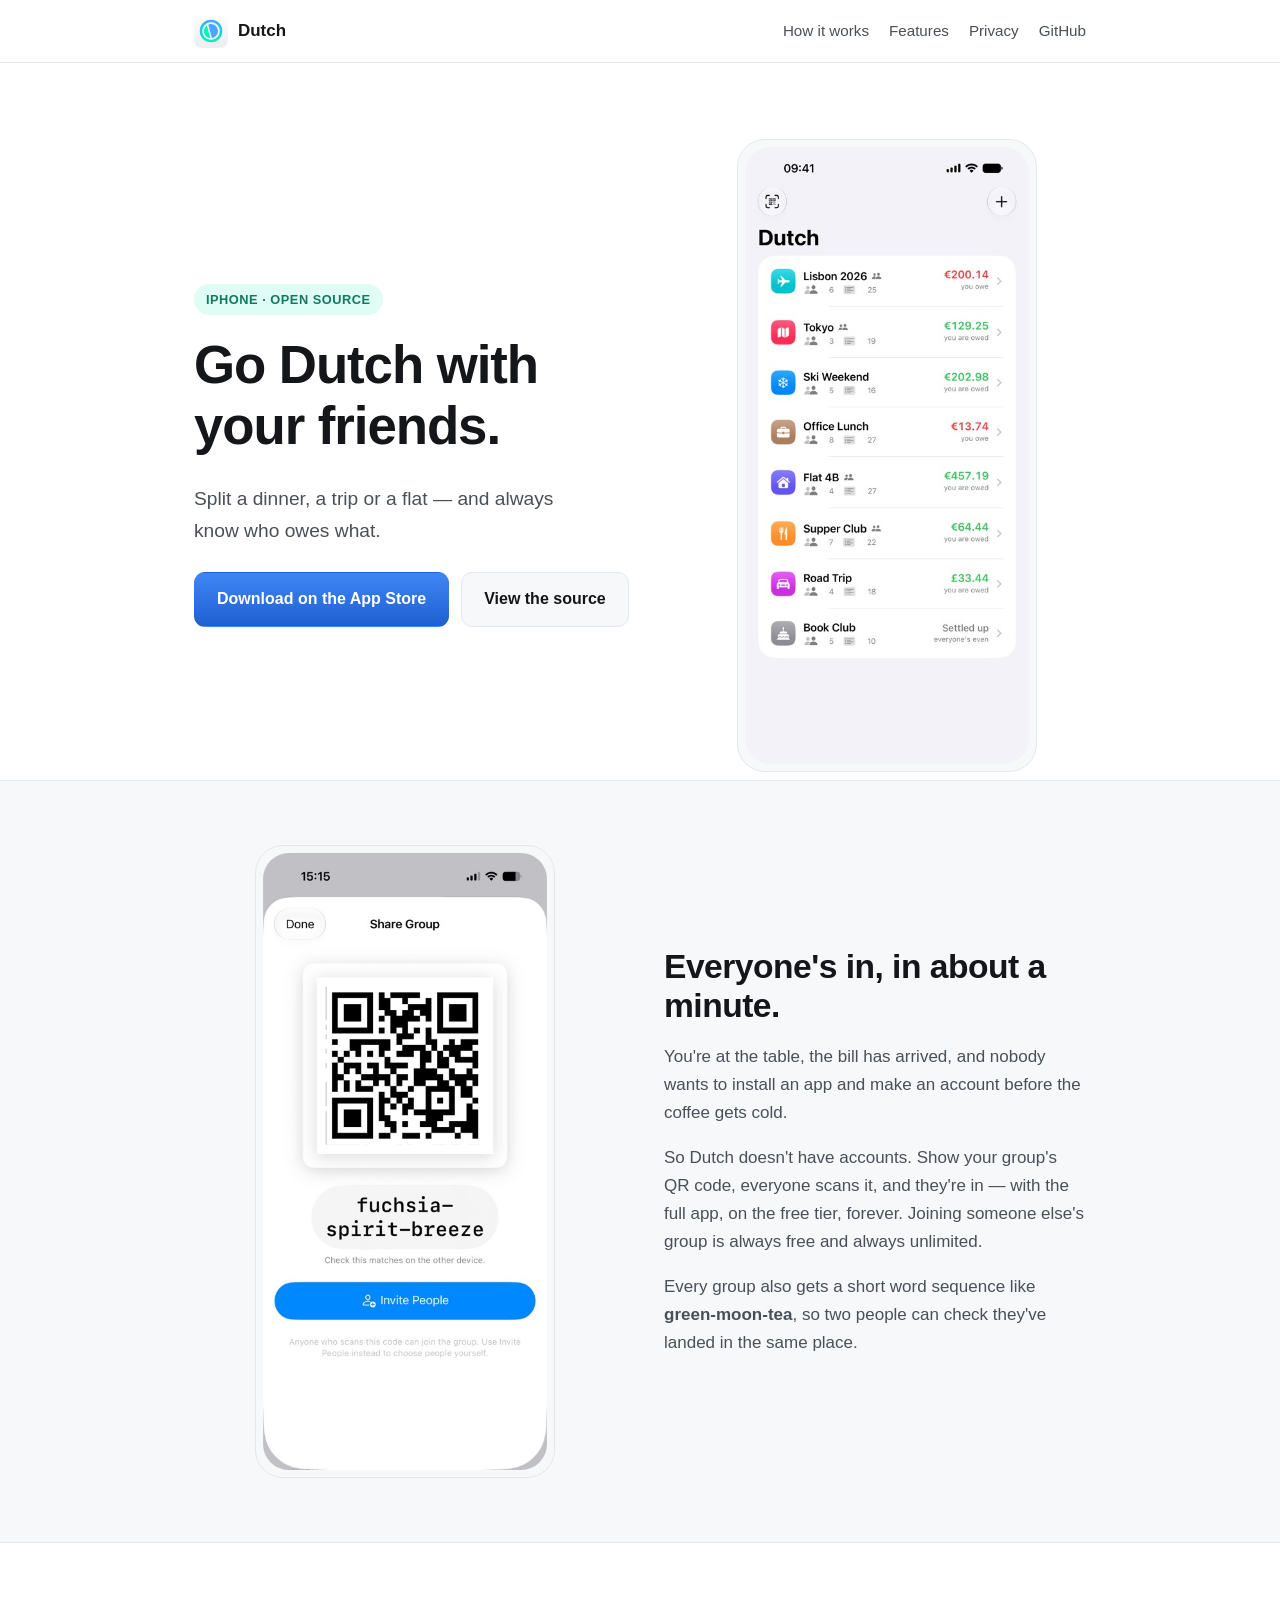
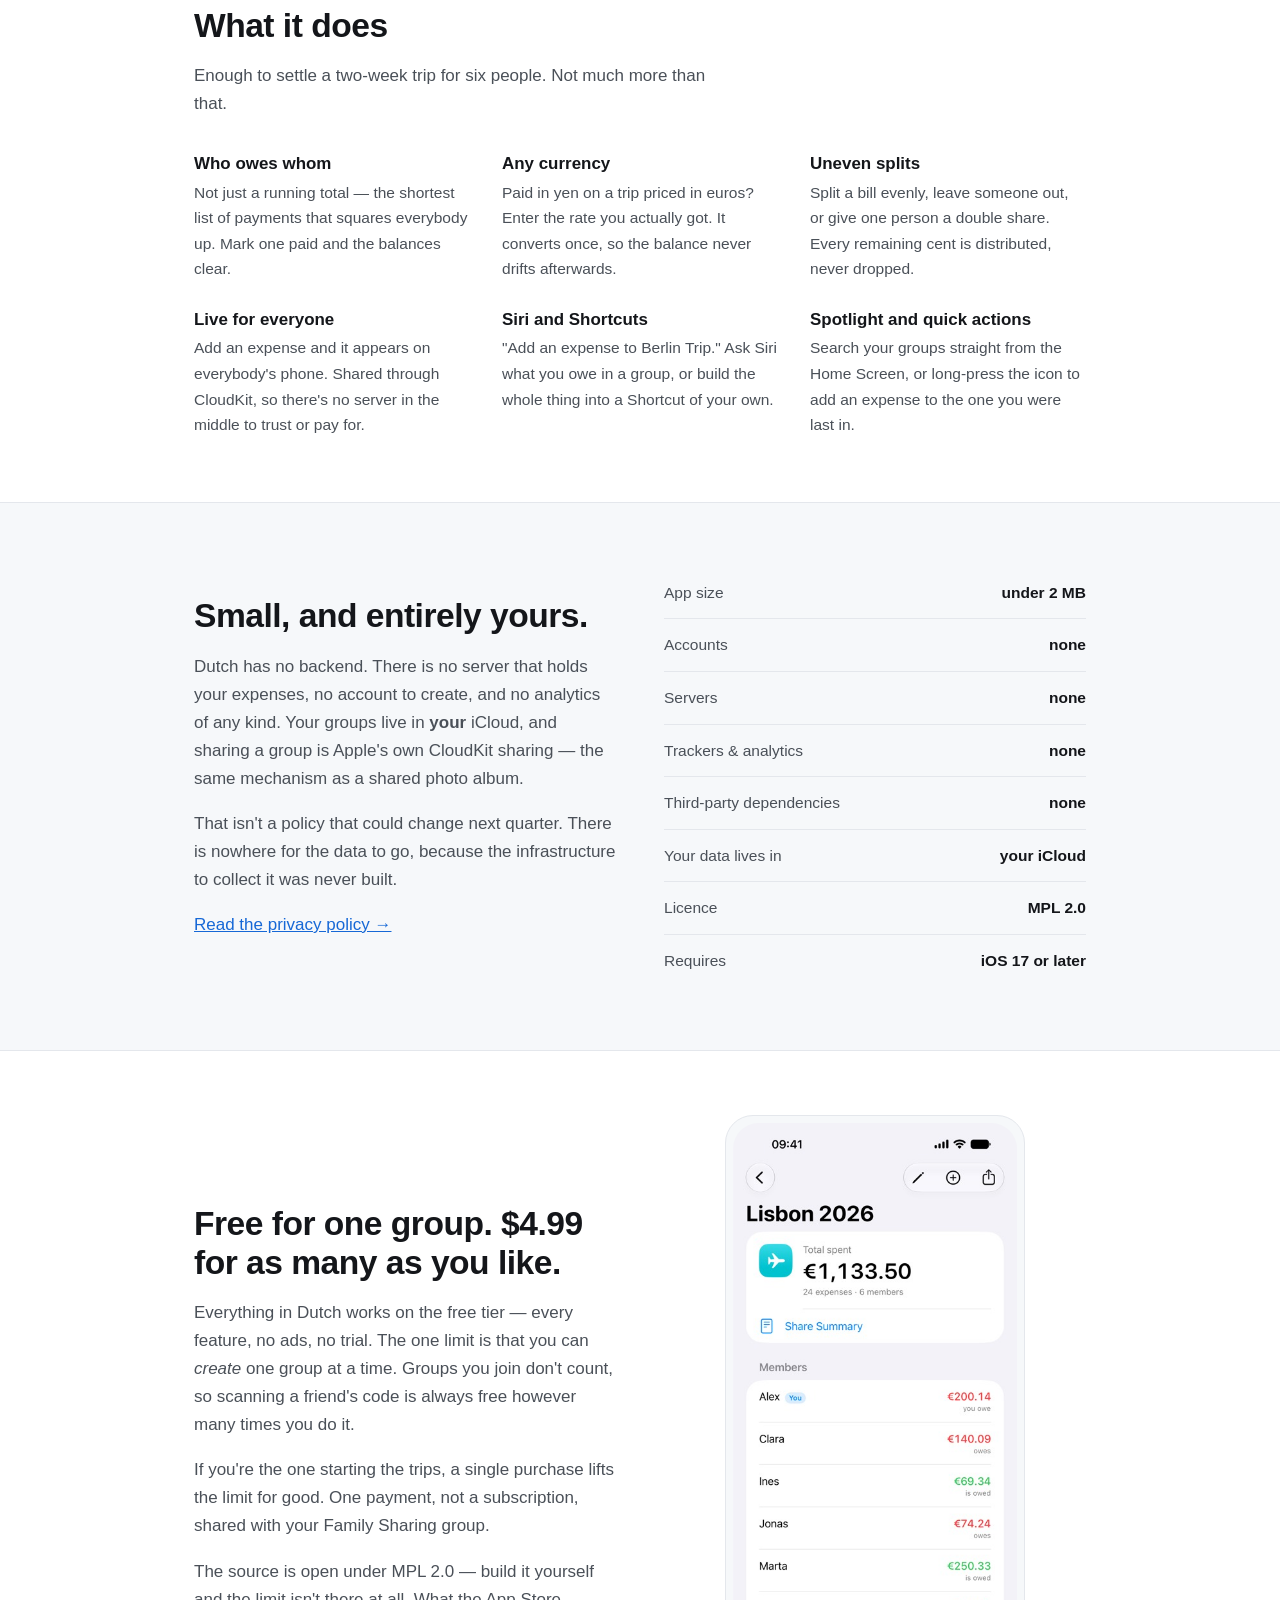
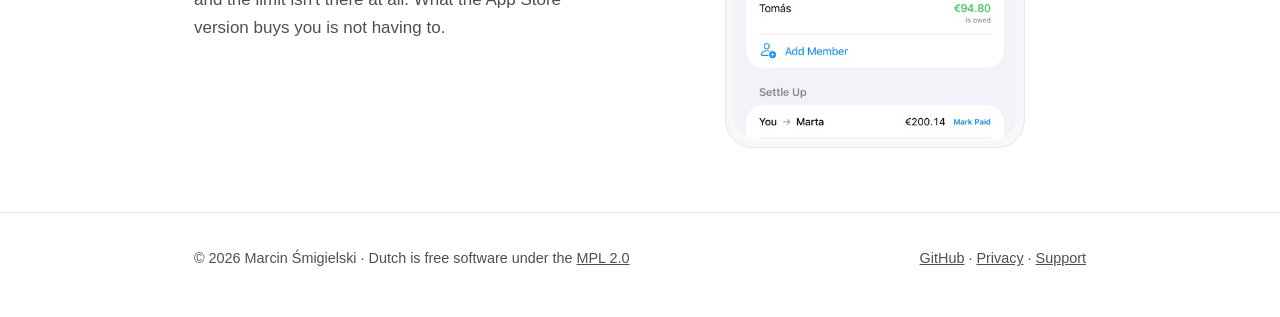
==== website/index.html @ 801a76c9 "Add the marketing site and privacy policy Static HTML and CSS for dutch.smigi.net, deployed from thi" ====
<!DOCTYPE html>
<html lang="en">
<!--
  This Source Code Form is subject to the terms of the Mozilla Public License,
  v. 2.0. If a copy of the MPL was not distributed with this file, You can
  obtain one at https://mozilla.org/MPL/2.0/.
-->
<head>
  <meta charset="utf-8">
  <meta name="viewport" content="width=device-width, initial-scale=1">
  <title>Dutch — Split bills with friends, without an account</title>
  <meta name="description" content="A small, fast iPhone app for splitting shared expenses. Scan a QR code to join a group. No accounts, no servers — everything syncs through your own iCloud. Open source, MPL 2.0.">
  <meta property="og:title" content="Dutch — Go Dutch with your friends">
  <meta property="og:description" content="Split a dinner, a trip or a flat and always know who owes what. No account, no servers, under 2 MB.">
  <meta property="og:image" content="https://dutch.smigi.net/assets/icon.png">
  <meta property="og:url" content="https://dutch.smigi.net">
  <meta name="theme-color" content="#629dff">
  <link rel="icon" href="assets/icon.png" type="image/png">
  <link rel="stylesheet" href="style.css">
</head>
<body>

<header>
  <div class="wrap">
    <a class="logo" href="/">
      <img src="assets/icon.png" alt="" width="34" height="34">
      Dutch
    </a>
    <nav>
      <a href="#how">How it works</a>
      <a href="#features">Features</a>
      <a href="/privacy/">Privacy</a>
      <a href="https://github.com/lakafior/Dutch">GitHub</a>
    </nav>
  </div>
</header>

<section class="hero">
  <div class="wrap">
    <div>
      <span class="tag">iPhone · Open source</span>
      <h1>Go Dutch with your friends.</h1>
      <p class="lede">Split a dinner, a trip or a flat — and always know who owes what.</p>
      <div class="cta">
        <a class="btn btn-primary" href="https://apps.apple.com/app/id6795190862">Download on the App&nbsp;Store</a>
        <a class="btn btn-secondary" href="https://github.com/lakafior/Dutch">View the source</a>
      </div>
    </div>
    <div class="shot-frame">
      <img class="shot" src="assets/shot-list.jpg" width="960" height="2086"
           alt="The Dutch group list, showing eight groups with the balance owed or owed to you in each.">
    </div>
  </div>
</section>

<section id="how" class="alt">
  <div class="wrap">
    <div class="split">
      <div class="shot-frame">
        <img class="shot" src="assets/shot-share.jpg" width="960" height="2086"
             alt="The share screen, showing a QR code and the group's word sequence.">
      </div>
      <div>
        <h2>Everyone's in, in about a minute.</h2>
        <p>
          You're at the table, the bill has arrived, and nobody wants to install
          an app and make an account before the coffee gets cold.
        </p>
        <p>
          So Dutch doesn't have accounts. Show your group's QR code, everyone
          scans it, and they're in — with the full app, on the free tier,
          forever. Joining someone else's group is always free and always
          unlimited.
        </p>
        <p>
          Every group also gets a short word sequence like
          <b>green-moon-tea</b>, so two people can check they've landed in the
          same place.
        </p>
      </div>
    </div>
  </div>
</section>

<section id="features">
  <div class="wrap">
    <div class="section-head">
      <h2>What it does</h2>
      <p>Enough to settle a two-week trip for six people. Not much more than that.</p>
    </div>
    <div class="grid">
      <div class="feature">
        <h3>Who owes whom</h3>
        <p>Not just a running total — the shortest list of payments that squares
           everybody up. Mark one paid and the balances clear.</p>
      </div>
      <div class="feature">
        <h3>Any currency</h3>
        <p>Paid in yen on a trip priced in euros? Enter the rate you actually
           got. It converts once, so the balance never drifts afterwards.</p>
      </div>
      <div class="feature">
        <h3>Uneven splits</h3>
        <p>Split a bill evenly, leave someone out, or give one person a double
           share. Every remaining cent is distributed, never dropped.</p>
      </div>
      <div class="feature">
        <h3>Live for everyone</h3>
        <p>Add an expense and it appears on everybody's phone. Shared through
           CloudKit, so there's no server in the middle to trust or pay for.</p>
      </div>
      <div class="feature">
        <h3>Siri and Shortcuts</h3>
        <p>"Add an expense to Berlin Trip." Ask Siri what you owe in a group, or
           build the whole thing into a Shortcut of your own.</p>
      </div>
      <div class="feature">
        <h3>Spotlight and quick actions</h3>
        <p>Search your groups straight from the Home Screen, or long-press the
           icon to add an expense to the one you were last in.</p>
      </div>
    </div>
  </div>
</section>

<section class="alt">
  <div class="wrap">
    <div class="split">
      <div>
        <h2>Small, and entirely yours.</h2>
        <p>
          Dutch has no backend. There is no server that holds your expenses, no
          account to create, and no analytics of any kind. Your groups live in
          <b>your</b> iCloud, and sharing a group is Apple's own CloudKit
          sharing — the same mechanism as a shared photo album.
        </p>
        <p>
          That isn't a policy that could change next quarter. There is nowhere
          for the data to go, because the infrastructure to collect it was never
          built.
        </p>
        <p><a href="/privacy/">Read the privacy policy →</a></p>
      </div>
      <ul class="facts">
        <li><span>App size</span> <b>under 2 MB</b></li>
        <li><span>Accounts</span> <b>none</b></li>
        <li><span>Servers</span> <b>none</b></li>
        <li><span>Trackers &amp; analytics</span> <b>none</b></li>
        <li><span>Third-party dependencies</span> <b>none</b></li>
        <li><span>Your data lives in</span> <b>your iCloud</b></li>
        <li><span>Licence</span> <b>MPL 2.0</b></li>
        <li><span>Requires</span> <b>iOS 17 or later</b></li>
      </ul>
    </div>
  </div>
</section>

<section>
  <div class="wrap">
    <div class="split">
      <div>
        <h2>Free for one group. $4.99 for as many as you like.</h2>
        <p>
          Everything in Dutch works on the free tier — every feature, no ads, no
          trial. The one limit is that you can <em>create</em> one group at a
          time. Groups you join don't count, so scanning a friend's code is
          always free however many times you do it.
        </p>
        <p>
          If you're the one starting the trips, a single purchase lifts the
          limit for good. One payment, not a subscription, shared with your
          Family Sharing group.
        </p>
        <p>
          The source is open under MPL 2.0 — build it yourself and the limit
          isn't there at all. What the App Store version buys you is not having
          to.
        </p>
      </div>
      <div class="shot-frame">
        <img class="shot" src="assets/shot-detail.jpg" width="960" height="2086"
             alt="A group's detail screen, showing total spent, each member's balance, and the settle-up list.">
      </div>
    </div>
  </div>
</section>

<footer>
  <div class="wrap">
    <span>© 2026 Marcin Śmigielski · Dutch is free software under the
      <a href="https://github.com/lakafior/Dutch/blob/main/LICENSE">MPL 2.0</a></span>
    <span>
      <a href="https://github.com/lakafior/Dutch">GitHub</a> ·
      <a href="/privacy/">Privacy</a> ·
      <a href="https://github.com/lakafior/Dutch/issues">Support</a>
    </span>
  </div>
</footer>

</body>
</html>
---- website/style.css ----
/* This Source Code Form is subject to the terms of the Mozilla Public License,
   v. 2.0. If a copy of the MPL was not distributed with this file, You can
   obtain one at https://mozilla.org/MPL/2.0/. */

/* No framework, no build step, no JavaScript. The app is 1.3 MB; a 40 KB
   marketing bundle to describe it would be an odd thing to ship. */

:root {
  --blue: #629dff;   /* the app icon's blue */
  --mint: #42f1be;   /* and its mint */
  --ink: #14161a;
  --body: #4a5058;
  --line: #e4e7ec;
  --bg: #ffffff;
  --panel: #f6f8fa;
  --radius: 14px;
  --wrap: 940px;
}

@media (prefers-color-scheme: dark) {
  :root {
    --ink: #f2f4f7;
    --body: #a8b0ba;
    --line: #262a31;
    --bg: #0d0f12;
    --panel: #14171c;
  }
}

* { box-sizing: border-box; }

html { -webkit-text-size-adjust: 100%; }

body {
  margin: 0;
  background: var(--bg);
  color: var(--body);
  font: 17px/1.65 -apple-system, BlinkMacSystemFont, "Segoe UI", Roboto,
        "Helvetica Neue", Arial, sans-serif;
  text-rendering: optimizeLegibility;
}

.wrap {
  width: 100%;
  max-width: var(--wrap);
  margin: 0 auto;
  padding: 0 24px;
}

h1, h2, h3 { color: var(--ink); line-height: 1.15; margin: 0 0 .5em; }
h1 { font-size: clamp(2.1rem, 6vw, 3.3rem); letter-spacing: -.02em; font-weight: 700; }
h2 { font-size: clamp(1.5rem, 3.6vw, 2.1rem); letter-spacing: -.015em; font-weight: 650; }
h3 { font-size: 1.06rem; font-weight: 650; }
p { margin: 0 0 1em; }
a { color: #1668d6; }
@media (prefers-color-scheme: dark) { a { color: var(--blue); } }

/* ---- header ---- */

header {
  border-bottom: 1px solid var(--line);
  position: sticky;
  top: 0;
  background: color-mix(in srgb, var(--bg) 88%, transparent);
  backdrop-filter: saturate(160%) blur(12px);
  z-index: 10;
}
header .wrap {
  display: flex;
  align-items: center;
  justify-content: space-between;
  gap: 16px;
  min-height: 62px;
  flex-wrap: wrap;
}
.logo {
  display: inline-flex;
  align-items: center;
  gap: 10px;
  font-weight: 650;
  color: var(--ink);
  text-decoration: none;
  font-size: 1.06rem;
}
.logo img { border-radius: 8px; display: block; }
nav { display: flex; gap: 20px; flex-wrap: wrap; }
nav a { color: var(--body); text-decoration: none; font-size: .95rem; }
nav a:hover { color: var(--ink); }

/* ---- hero ---- */

.hero { padding: 76px 0 8px; }
.hero .wrap {
  display: grid;
  grid-template-columns: 1.05fr .95fr;
  gap: 56px;
  align-items: center;
}
.lede { font-size: 1.2rem; max-width: 34ch; }
.tag {
  display: inline-block;
  font-size: .8rem;
  font-weight: 600;
  letter-spacing: .04em;
  text-transform: uppercase;
  color: #0f7a5f;
  background: rgba(66, 241, 190, .16);
  border-radius: 999px;
  padding: 5px 12px;
  margin-bottom: 20px;
}
@media (prefers-color-scheme: dark) { .tag { color: var(--mint); } }

.cta { display: flex; gap: 12px; flex-wrap: wrap; margin-top: 26px; }
.btn {
  display: inline-block;
  padding: 13px 22px;
  border-radius: 11px;
  font-weight: 600;
  font-size: 1rem;
  text-decoration: none;
  border: 1px solid transparent;
}
.btn-primary {
  color: #fff;
  background: linear-gradient(180deg, #3f86f5, #1f5fd1);
}
.btn-secondary { color: var(--ink); border-color: var(--line); background: var(--panel); }

.shot { width: 100%; height: auto; border-radius: 26px; display: block; }
.shot-frame {
  border: 1px solid var(--line);
  border-radius: 28px;
  padding: 7px;
  background: var(--panel);
  max-width: 300px;
  margin-inline: auto;
}

/* ---- sections ---- */

section { padding: 64px 0; }
section.alt { background: var(--panel); border-block: 1px solid var(--line); }
.section-head { max-width: 56ch; margin-bottom: 36px; }

.grid {
  display: grid;
  grid-template-columns: repeat(auto-fit, minmax(230px, 1fr));
  gap: 28px 32px;
}
.feature p { margin: 0; font-size: .97rem; }
.feature h3 { margin-bottom: .35em; }

.split {
  display: grid;
  grid-template-columns: 1fr 1fr;
  gap: 48px;
  align-items: center;
}

.facts { list-style: none; margin: 0; padding: 0; }
.facts li {
  padding: 13px 0;
  border-bottom: 1px solid var(--line);
  display: flex;
  justify-content: space-between;
  gap: 18px;
  font-size: .97rem;
}
.facts li:last-child { border-bottom: 0; }
.facts b { color: var(--ink); font-weight: 600; }

/* ---- footer ---- */

footer {
  border-top: 1px solid var(--line);
  padding: 34px 0 46px;
  font-size: .9rem;
}
footer .wrap { display: flex; justify-content: space-between; gap: 18px; flex-wrap: wrap; }
footer a { color: var(--body); }

/* ---- prose (privacy) ---- */

/* padding-block, not the `padding` shorthand: this class sits on the same
   element as .wrap, and a shorthand here would reset .wrap's horizontal padding
   to zero and run the text into the edge of the screen. */
.prose { max-width: 68ch; padding-block: 56px 72px; }
.prose h2 { margin-top: 1.9em; }
.prose ul { padding-left: 1.15em; }
.prose li { margin-bottom: .45em; }
.prose .updated { font-size: .9rem; color: var(--body); }

@media (max-width: 760px) {
  .hero { padding-top: 48px; }
  .hero .wrap, .split { grid-template-columns: 1fr; gap: 36px; }
  .lede { max-width: none; }
  section { padding: 48px 0; }
}
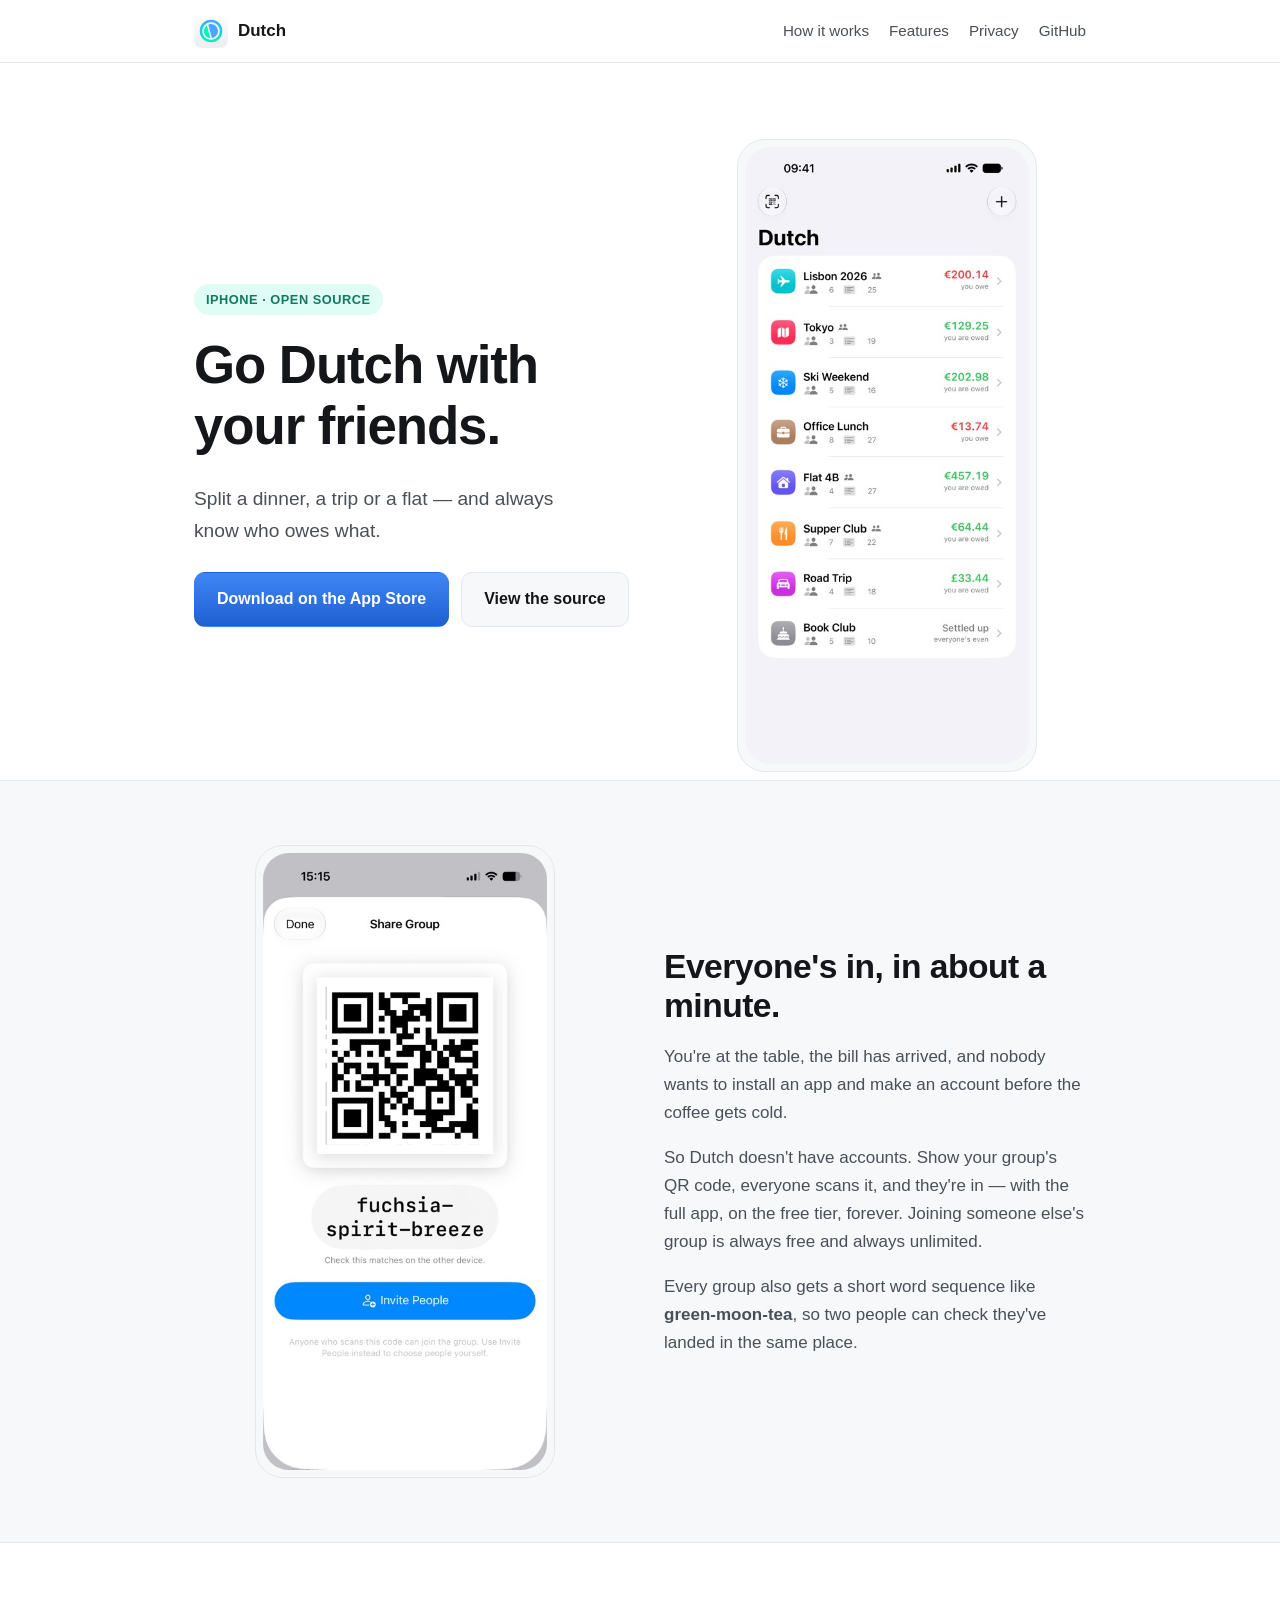
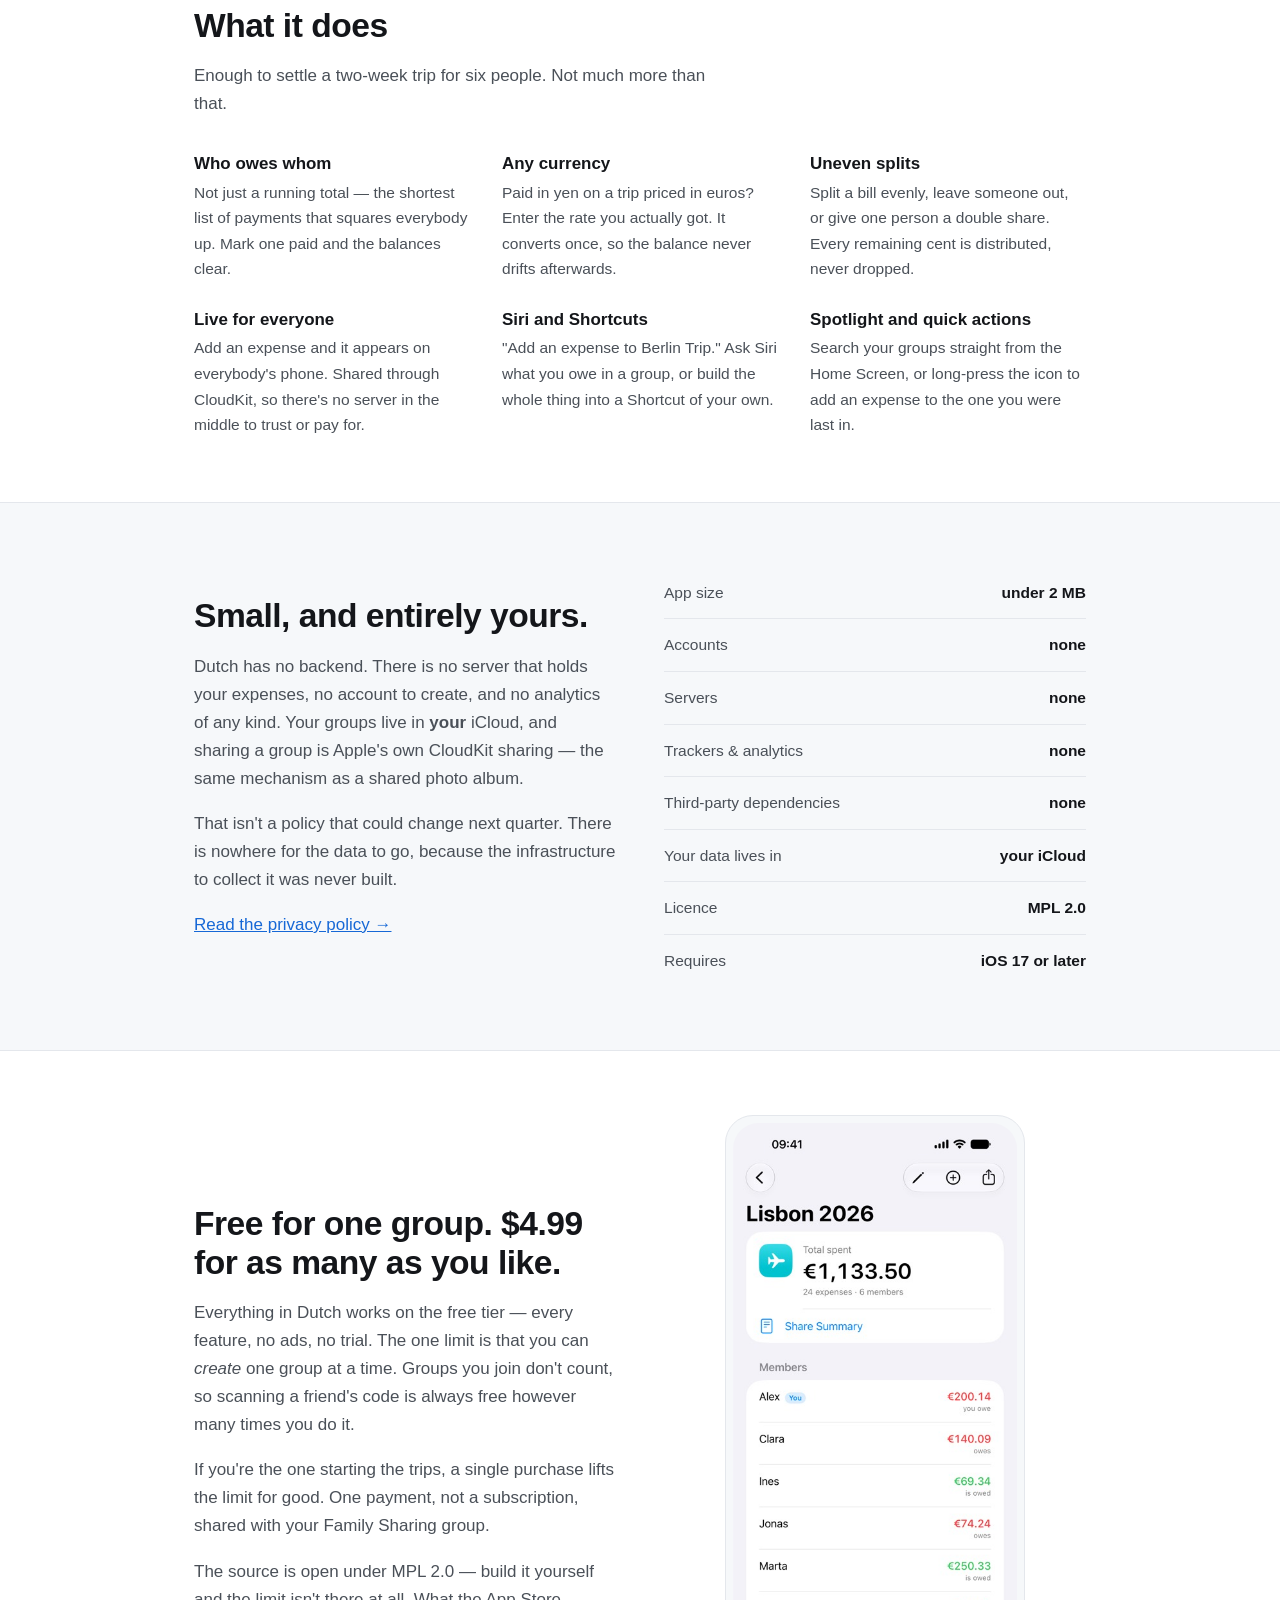
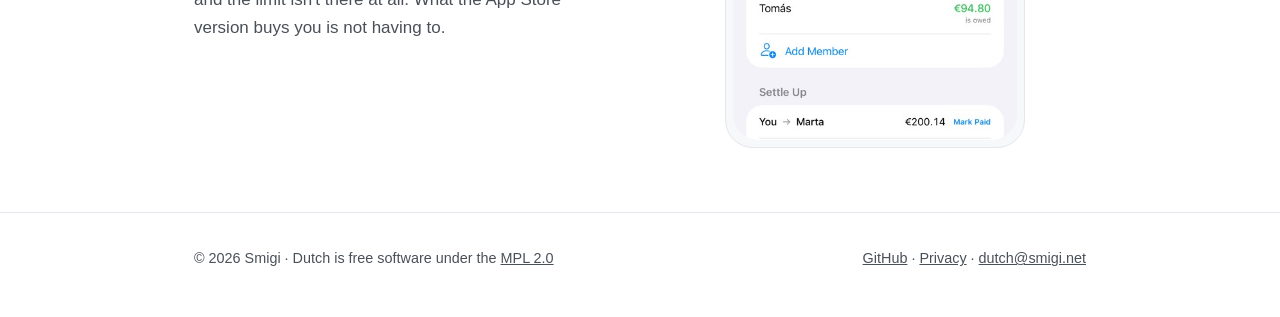
==== commit cd6f13e0: "Use the Smigi byline and add a contact address A copyright notice does not have to carry a legal nam" ====
--- a/website/index.html
+++ b/website/index.html
@@ -187,12 +187,12 @@
 
 <footer>
   <div class="wrap">
-    <span>© 2026 Marcin Śmigielski · Dutch is free software under the
+    <span>© 2026 Smigi · Dutch is free software under the
       <a href="https://github.com/lakafior/Dutch/blob/main/LICENSE">MPL 2.0</a></span>
     <span>
       <a href="https://github.com/lakafior/Dutch">GitHub</a> ·
       <a href="/privacy/">Privacy</a> ·
-      <a href="https://github.com/lakafior/Dutch/issues">Support</a>
+      <a href="mailto:dutch@smigi.net">dutch@smigi.net</a>
     </span>
   </div>
 </footer>
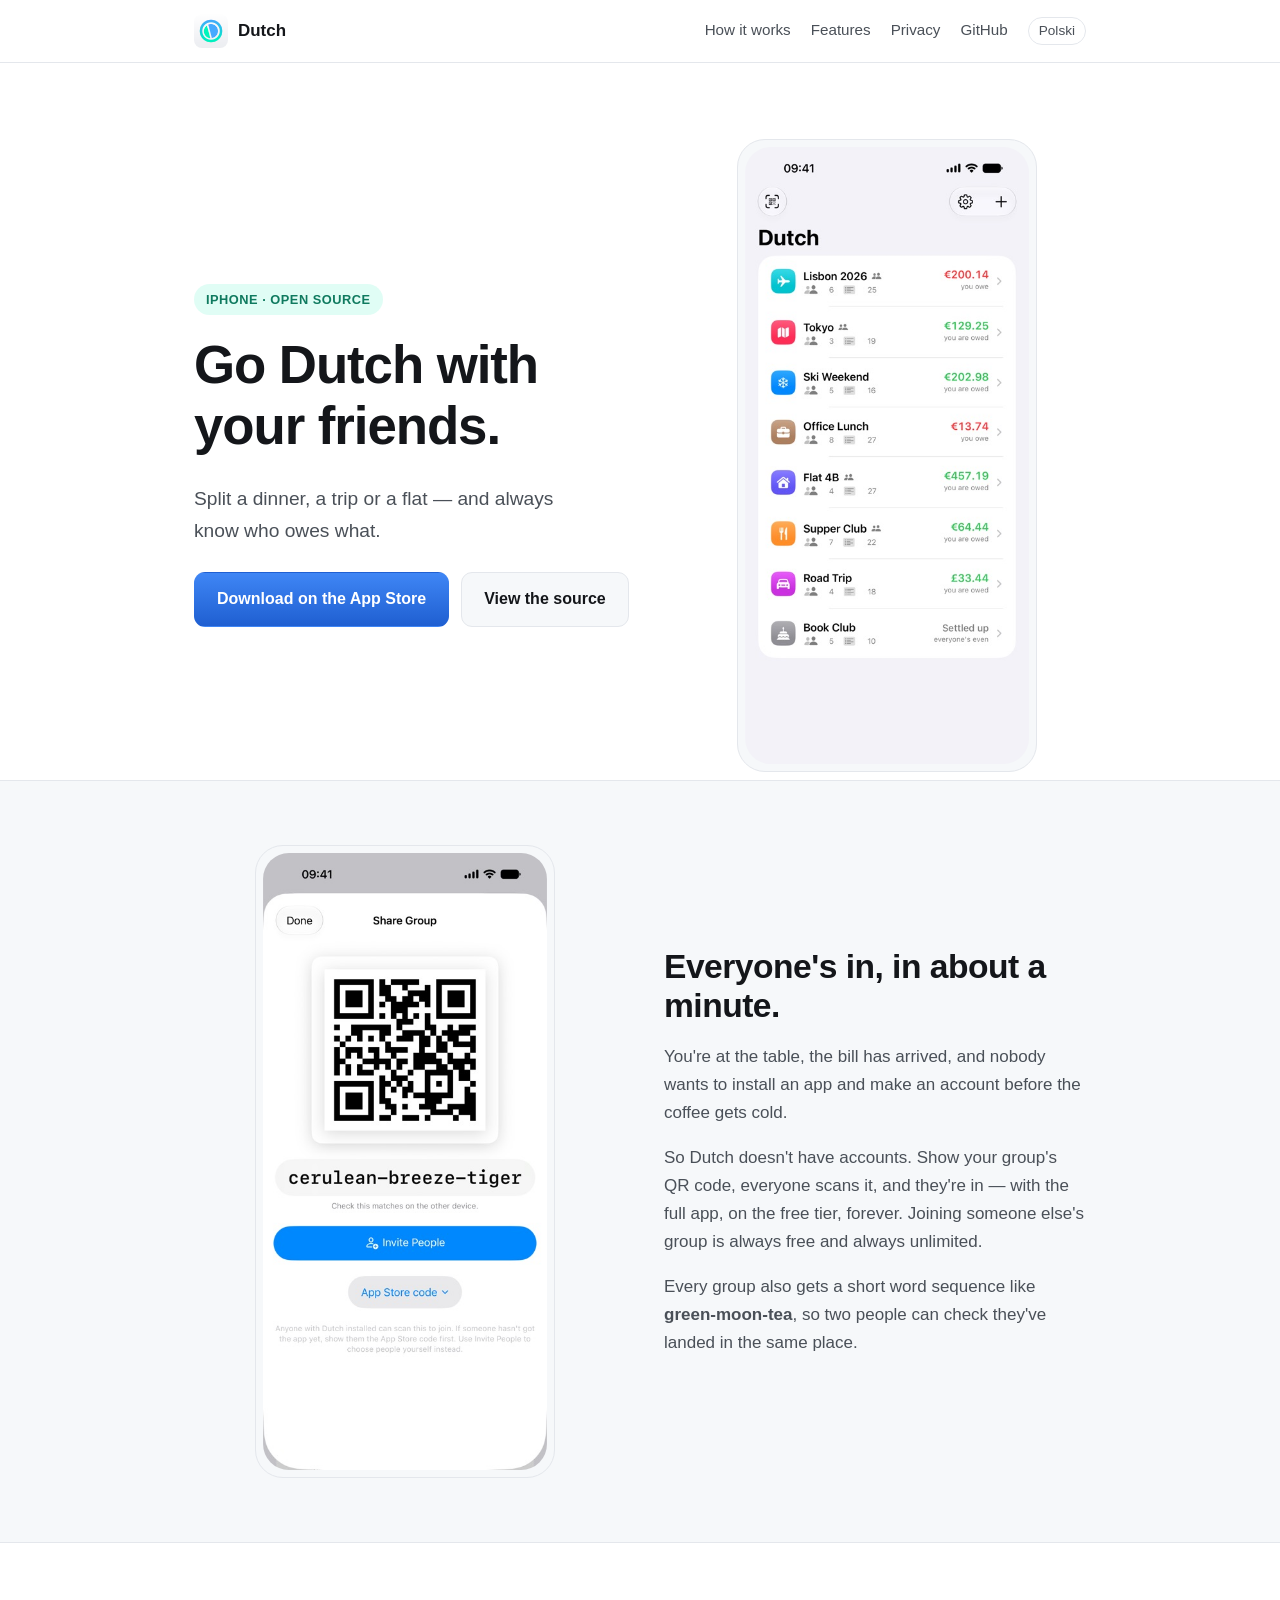
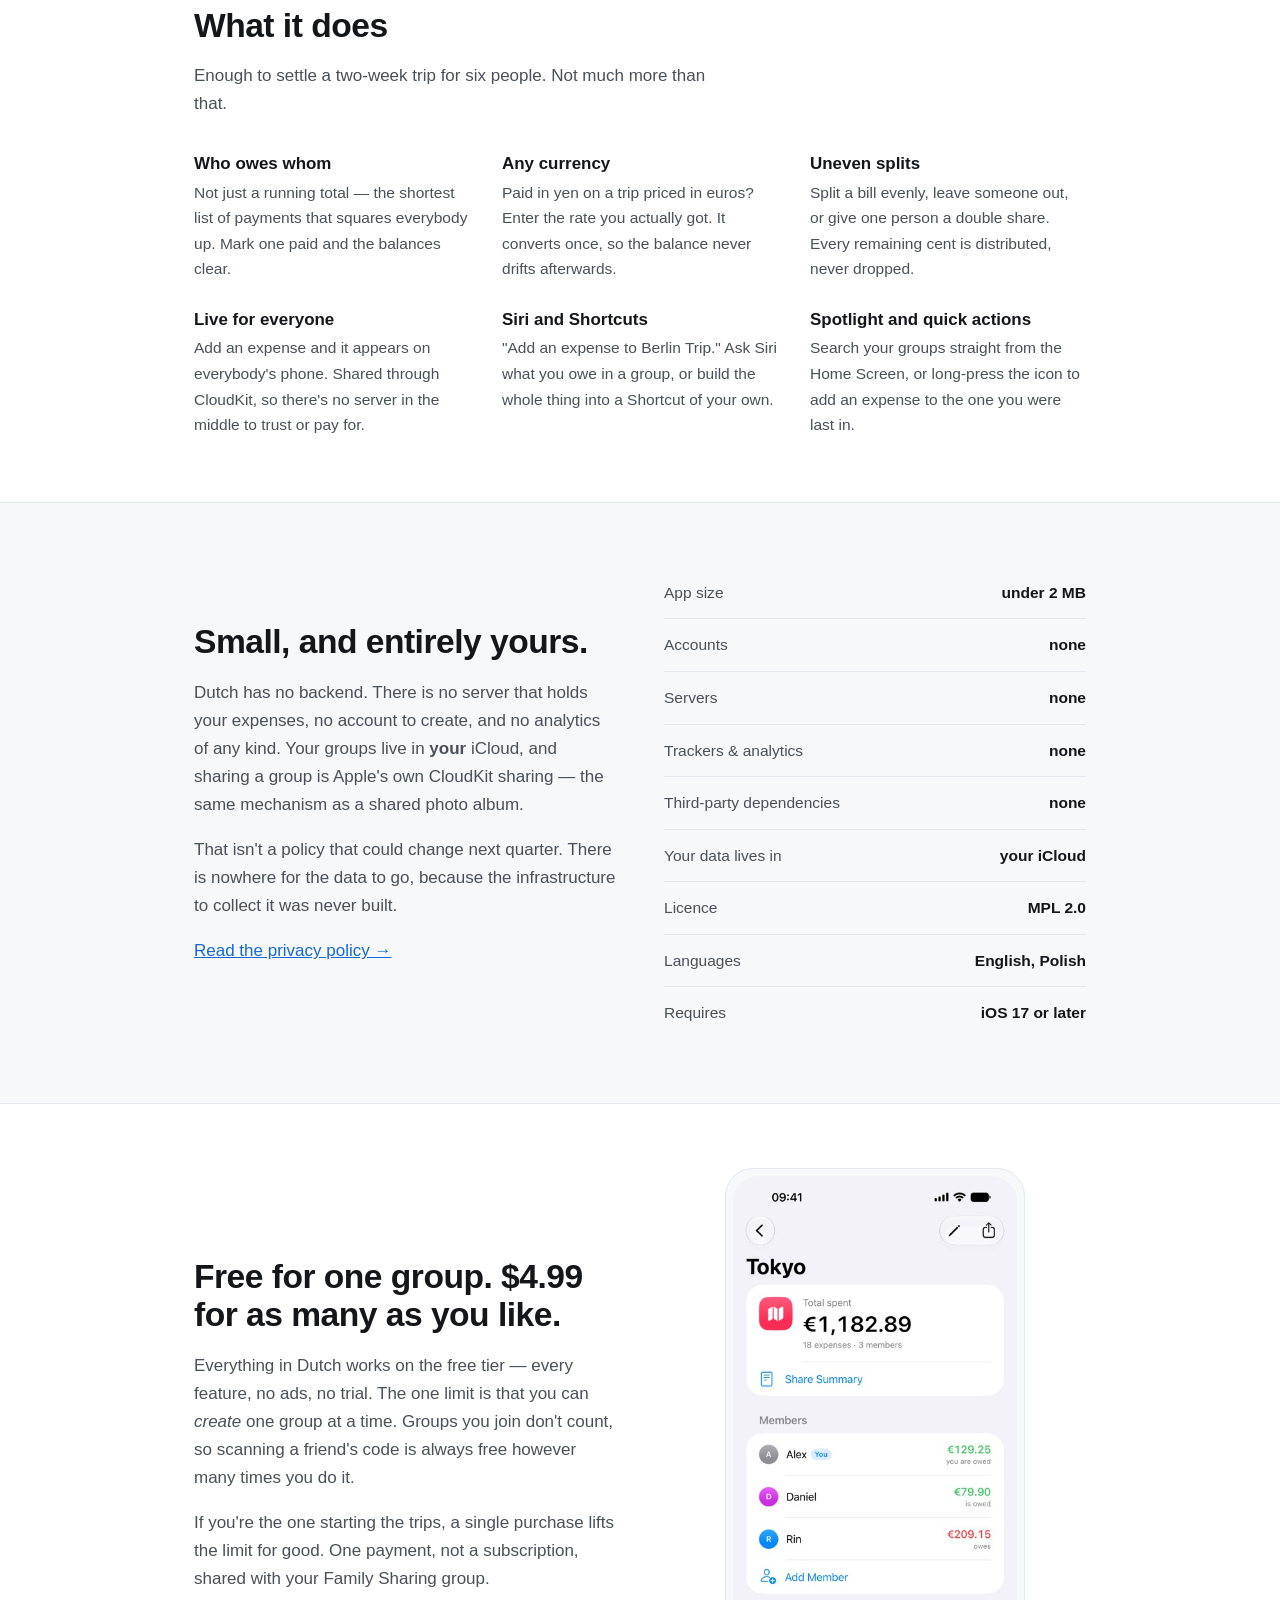
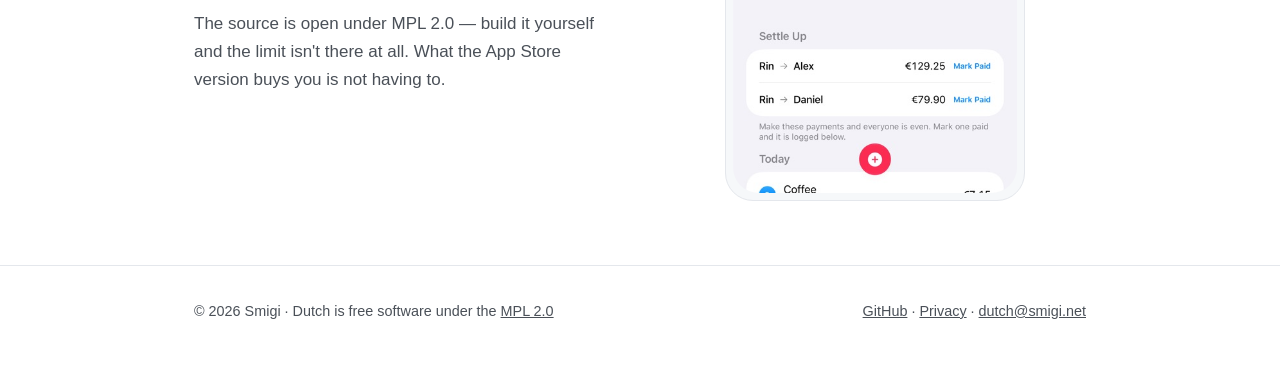
==== commit 99a43557: "webiste and readme update" ====
--- a/website/index.html
+++ b/website/index.html
@@ -15,6 +15,12 @@
   <meta property="og:image" content="https://dutch.smigi.net/assets/icon.png">
   <meta property="og:url" content="https://dutch.smigi.net">
   <meta name="theme-color" content="#629dff">
+  <meta property="og:locale" content="en">
+  <meta property="og:locale:alternate" content="pl">
+  <link rel="canonical" href="https://dutch.smigi.net/">
+  <link rel="alternate" hreflang="en" href="https://dutch.smigi.net/">
+  <link rel="alternate" hreflang="pl" href="https://dutch.smigi.net/pl/">
+  <link rel="alternate" hreflang="x-default" href="https://dutch.smigi.net/">
   <link rel="icon" href="assets/icon.png" type="image/png">
   <link rel="stylesheet" href="style.css">
 </head>
@@ -31,6 +37,7 @@
       <a href="#features">Features</a>
       <a href="/privacy/">Privacy</a>
       <a href="https://github.com/lakafior/Dutch">GitHub</a>
+      <a class="lang" href="/pl/" hreflang="pl" lang="pl">Polski</a>
     </nav>
   </div>
 </header>
@@ -149,6 +156,7 @@
         <li><span>Third-party dependencies</span> <b>none</b></li>
         <li><span>Your data lives in</span> <b>your iCloud</b></li>
         <li><span>Licence</span> <b>MPL 2.0</b></li>
+        <li><span>Languages</span> <b>English, Polish</b></li>
         <li><span>Requires</span> <b>iOS 17 or later</b></li>
       </ul>
     </div>
@@ -179,7 +187,7 @@
       </div>
       <div class="shot-frame">
         <img class="shot" src="assets/shot-detail.jpg" width="960" height="2086"
-             alt="A group's detail screen, showing total spent, each member's balance, and the settle-up list.">
+             alt="A group's detail screen: total spent, each member's balance, and the two payments that settle the group.">
       </div>
     </div>
   </div>
@@ -197,5 +205,18 @@
   </div>
 </footer>
 
+<!-- smigi.net window chrome: traffic lights + minimize-to-dock.
+     Loads from localhost during development, smigi.net in production. -->
+<script>
+  (function () {
+    var local = location.hostname === "localhost" || location.hostname === "127.0.0.1";
+    var s = document.createElement("script");
+    s.src = (local ? "" : "https://smigi.net") + "/os/chrome.js";
+    s.dataset.app = "dutch";
+    s.dataset.title = "Dutch";
+    document.head.appendChild(s);
+  })();
+</script>
+
 </body>
 </html>
--- a/website/style.css
+++ b/website/style.css
@@ -60,11 +60,14 @@
 header {
   border-bottom: 1px solid var(--line);
   position: sticky;
-  top: 0;
+  top: var(--mw-bar-h, 0px); /* clears the smigi.net titlebar when present */
   background: color-mix(in srgb, var(--bg) 88%, transparent);
   backdrop-filter: saturate(160%) blur(12px);
   z-index: 10;
 }
+
+/* In windowed mode the page scrolls inside the frame, so stick to its top */
+html.mw-windowed header { top: 0; }
 header .wrap {
   display: flex;
   align-items: center;
@@ -86,6 +89,16 @@
 nav { display: flex; gap: 20px; flex-wrap: wrap; }
 nav a { color: var(--body); text-decoration: none; font-size: .95rem; }
 nav a:hover { color: var(--ink); }
+
+/* The language switch. Set apart from the section links beside it: it changes
+   the whole site rather than moving down the page, and a reader scanning for
+   "Privacy" shouldn't have to read past a word in a language they don't want. */
+nav a.lang {
+  padding: 2px 10px;
+  border: 1px solid var(--line);
+  border-radius: 999px;
+  font-size: .85rem;
+}
 
 /* ---- hero ---- */
 
